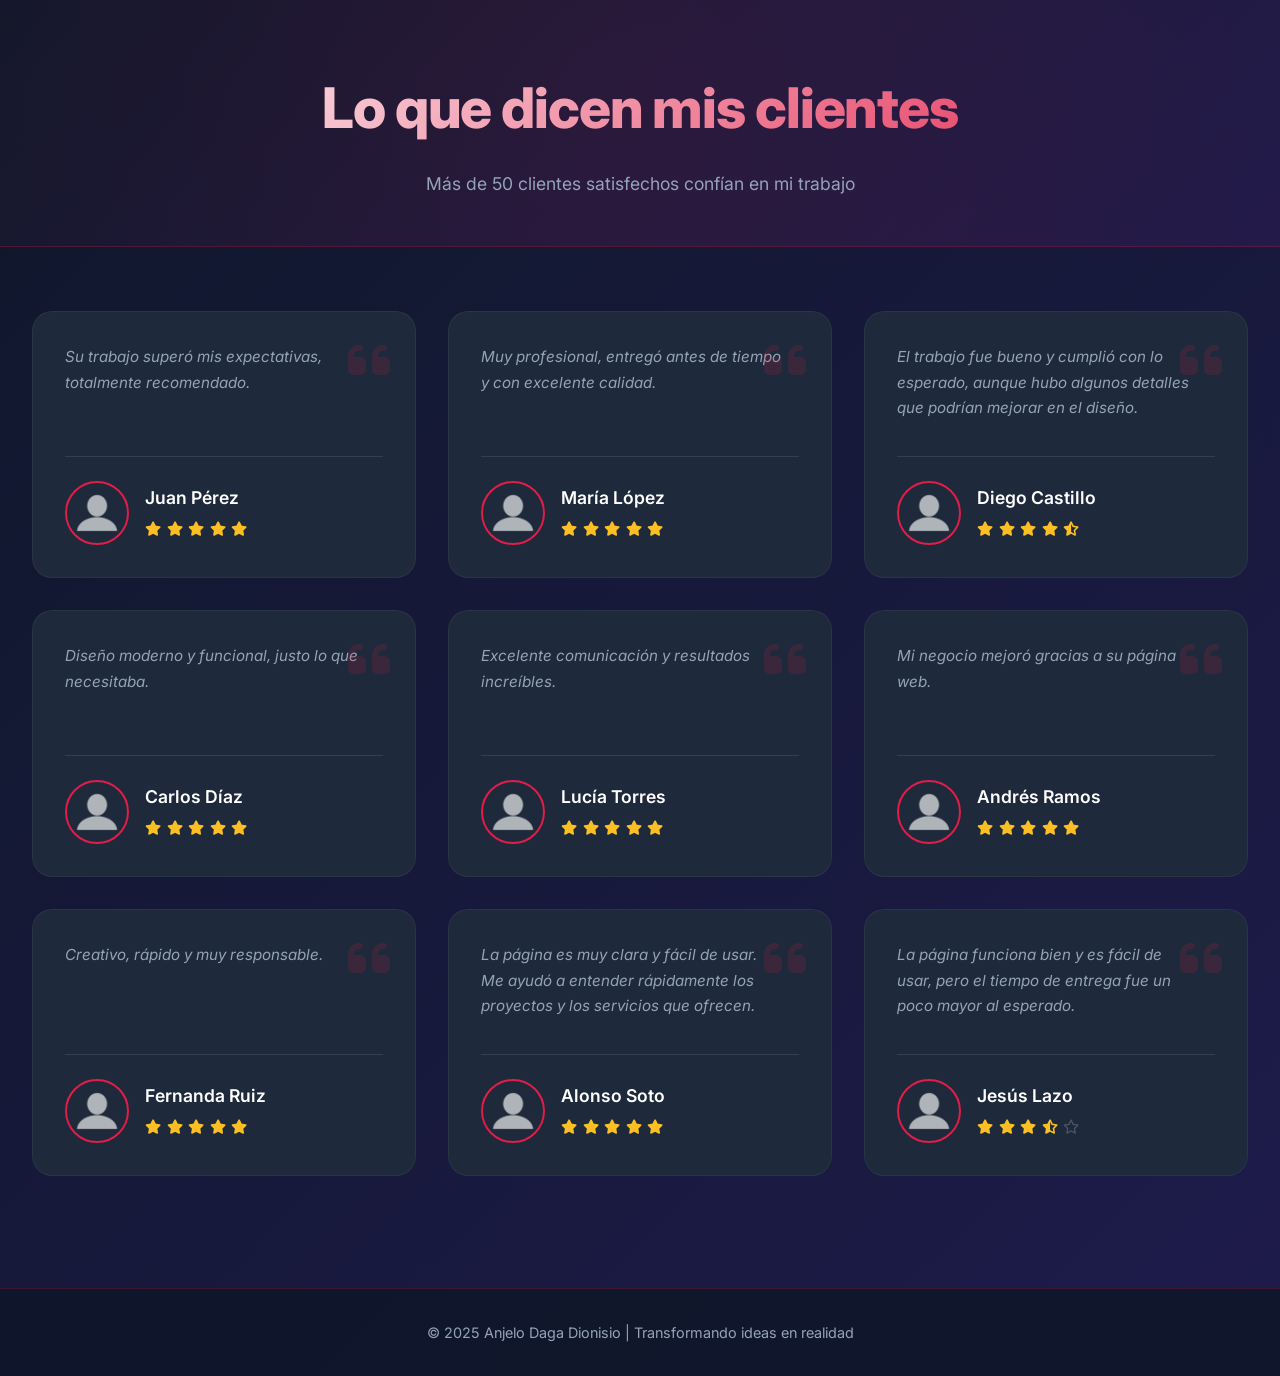
==== Clientes.html @ 01d47a1a "A punto de subir mi web" ====
<!DOCTYPE html>
<html lang="es">
<head>
    <meta charset="UTF-8">
    <meta name="viewport" content="width=device-width, initial-scale=1.0">
    <title>Testimonios | Mis Clientes</title>
    <link rel="preconnect" href="https://fonts.googleapis.com">
    <link rel="preconnect" href="https://fonts.gstatic.com" crossorigin>
    <link href="https://fonts.googleapis.com/css2?family=Inter:opsz,wght@14..32,300;14..32,400;14..32,500;14..32,600;14..32,700&display=swap" rel="stylesheet">
    <link rel="stylesheet" href="https://cdnjs.cloudflare.com/ajax/libs/font-awesome/6.5.0/css/all.min.css">
    <link rel="stylesheet" href="css/Clientes.css">
</head>
<body>

<header>
    <div class="header-content">
        <h1>Lo que dicen mis clientes</h1>
        <p>Más de 50 clientes satisfechos confían en mi trabajo</p>
    </div>
</header>

<main>
    <section class="clientes">
        <div class="container">
            <div class="grid-clientes">
                <!-- Testimonio 1 -->
                <div class="cliente">
                    <div class="comillas">
                        <i class="fas fa-quote-left"></i>
                    </div>
                    <p class="comentario">Su trabajo superó mis expectativas, totalmente recomendado.</p>
                    <div class="info">
                        <img src="img/Cliente.png" alt="Juan Pérez">
                        <div>
                            <h3>Juan Pérez</h3>
                            <div class="estrellas">
                                <i class="fas fa-star"></i>
                                <i class="fas fa-star"></i>
                                <i class="fas fa-star"></i>
                                <i class="fas fa-star"></i>
                                <i class="fas fa-star"></i>
                            </div>
                        </div>
                    </div>
                </div>

                <!-- Testimonio 2 -->
                <div class="cliente">
                    <div class="comillas">
                        <i class="fas fa-quote-left"></i>
                    </div>
                    <p class="comentario">Muy profesional, entregó antes de tiempo y con excelente calidad.</p>
                    <div class="info">
                        <img src="img/Cliente.png" alt="María López">
                        <div>
                            <h3>María López</h3>
                            <div class="estrellas">
                                <i class="fas fa-star"></i>
                                <i class="fas fa-star"></i>
                                <i class="fas fa-star"></i>
                                <i class="fas fa-star"></i>
                                <i class="fas fa-star"></i>
                            </div>
                        </div>
                    </div>
                </div>

                <!-- Testimonio 3 -->
                <div class="cliente">
                    <div class="comillas">
                        <i class="fas fa-quote-left"></i>
                    </div>
                    <p class="comentario">El trabajo fue bueno y cumplió con lo esperado, aunque hubo algunos detalles que podrían mejorar en el diseño.</p>
                    <div class="info">
                        <img src="img/Cliente.png" alt="Diego Castillo">
                        <div>
                            <h3>Diego Castillo</h3>
                            <div class="estrellas">
                                <i class="fas fa-star"></i>
                                <i class="fas fa-star"></i>
                                <i class="fas fa-star"></i>
                                <i class="fas fa-star"></i>
                                <i class="fas fa-star-half-alt"></i>
                            </div>
                        </div>
                    </div>
                </div>

                <!-- Testimonio 4 -->
                <div class="cliente">
                    <div class="comillas">
                        <i class="fas fa-quote-left"></i>
                    </div>
                    <p class="comentario">Diseño moderno y funcional, justo lo que necesitaba.</p>
                    <div class="info">
                        <img src="img/Cliente.png" alt="Carlos Díaz">
                        <div>
                            <h3>Carlos Díaz</h3>
                            <div class="estrellas">
                                <i class="fas fa-star"></i>
                                <i class="fas fa-star"></i>
                                <i class="fas fa-star"></i>
                                <i class="fas fa-star"></i>
                                <i class="fas fa-star"></i>
                            </div>
                        </div>
                    </div>
                </div>

                <!-- Testimonio 5 -->
                <div class="cliente">
                    <div class="comillas">
                        <i class="fas fa-quote-left"></i>
                    </div>
                    <p class="comentario">Excelente comunicación y resultados increíbles.</p>
                    <div class="info">
                        <img src="img/Cliente.png" alt="Lucía Torres">
                        <div>
                            <h3>Lucía Torres</h3>
                            <div class="estrellas">
                                <i class="fas fa-star"></i>
                                <i class="fas fa-star"></i>
                                <i class="fas fa-star"></i>
                                <i class="fas fa-star"></i>
                                <i class="fas fa-star"></i>
                            </div>
                        </div>
                    </div>
                </div>

                <!-- Testimonio 6 -->
                <div class="cliente">
                    <div class="comillas">
                        <i class="fas fa-quote-left"></i>
                    </div>
                    <p class="comentario">Mi negocio mejoró gracias a su página web.</p>
                    <div class="info">
                        <img src="img/Cliente.png" alt="Andrés Ramos">
                        <div>
                            <h3>Andrés Ramos</h3>
                            <div class="estrellas">
                                <i class="fas fa-star"></i>
                                <i class="fas fa-star"></i>
                                <i class="fas fa-star"></i>
                                <i class="fas fa-star"></i>
                                <i class="fas fa-star"></i>
                            </div>
                        </div>
                    </div>
                </div>

                <!-- Testimonio 7 -->
                <div class="cliente">
                    <div class="comillas">
                        <i class="fas fa-quote-left"></i>
                    </div>
                    <p class="comentario">Creativo, rápido y muy responsable.</p>
                    <div class="info">
                        <img src="img/Cliente.png" alt="Fernanda Ruiz">
                        <div>
                            <h3>Fernanda Ruiz</h3>
                            <div class="estrellas">
                                <i class="fas fa-star"></i>
                                <i class="fas fa-star"></i>
                                <i class="fas fa-star"></i>
                                <i class="fas fa-star"></i>
                                <i class="fas fa-star"></i>
                            </div>
                        </div>
                    </div>
                </div>

                <!-- Testimonio 8 -->
                <div class="cliente">
                    <div class="comillas">
                        <i class="fas fa-quote-left"></i>
                    </div>
                    <p class="comentario">La página es muy clara y fácil de usar. Me ayudó a entender rápidamente los proyectos y los servicios que ofrecen.</p>
                    <div class="info">
                        <img src="img/Cliente.png" alt="Alonso Soto">
                        <div>
                            <h3>Alonso Soto</h3>
                            <div class="estrellas">
                                <i class="fas fa-star"></i>
                                <i class="fas fa-star"></i>
                                <i class="fas fa-star"></i>
                                <i class="fas fa-star"></i>
                                <i class="fas fa-star"></i>
                            </div>
                        </div>
                    </div>
                </div>

                <!-- Testimonio 9 -->
                <div class="cliente">
                    <div class="comillas">
                        <i class="fas fa-quote-left"></i>
                    </div>
                    <p class="comentario">La página funciona bien y es fácil de usar, pero el tiempo de entrega fue un poco mayor al esperado.</p>
                    <div class="info">
                        <img src="img/Cliente.png" alt="Jesús Lazo">
                        <div>
                            <h3>Jesús Lazo</h3>
                            <div class="estrellas">
                                <i class="fas fa-star"></i>
                                <i class="fas fa-star"></i>
                                <i class="fas fa-star"></i>
                                <i class="fas fa-star-half-alt"></i>
                                <i class="far fa-star"></i>
                            </div>
                        </div>
                    </div>
                </div>
            </div>
        </div>
    </section>
</main>

<footer>
    <p>© 2025 Anjelo Daga Dionisio | Transformando ideas en realidad</p>
</footer>

</body>
</html>
---- css/Clientes.css ----
:root {
    --primario: #0f172a;
    --primario-claro: #1e293b;
    --secundario: #e11d48;
    --secundario-hover: #be123c;
    --gris: #6b7280;
    --gris-texto: #94a3b8;
    --blanco: #ffffff;
    --fondo-tarjeta: #1e293b;
    --fondo-tarjeta-hover: #334155;
    --borde-glow: rgba(225, 29, 72, 0.3);
    --sombra: 0 20px 35px -10px rgba(0, 0, 0, 0.3);
    --sombra-hover: 0 25px 45px -12px rgba(0, 0, 0, 0.4);
    --border-radius: 1.25rem;
}

/* GLOBAL */
* {
    margin: 0;
    padding: 0;
    box-sizing: border-box;
}

body {
    font-family: 'Inter', sans-serif;
    background: linear-gradient(135deg, #0f172a 0%, #1e1b4b 100%);
    color: var(--blanco);
    line-height: 1.6;
    min-height: 100vh;
}

/* HEADER MEJORADO */
header {
    text-align: center;
    padding: 4rem 2rem 3rem;
    background: linear-gradient(135deg, rgba(15, 23, 42, 0.95), rgba(30, 27, 75, 0.95));
    border-bottom: 1px solid rgba(225, 29, 72, 0.3);
    position: relative;
    overflow: hidden;
}

header::before {
    content: '';
    position: absolute;
    top: -50%;
    left: -50%;
    width: 200%;
    height: 200%;
    background: radial-gradient(circle, rgba(225, 29, 72, 0.1) 0%, transparent 70%);
    animation: rotate 20s linear infinite;
}

@keyframes rotate {
    from { transform: rotate(0deg); }
    to { transform: rotate(360deg); }
}

.header-content {
    position: relative;
    z-index: 1;
}

header h1 {
    font-size: 3rem;
    font-weight: 800;
    background: linear-gradient(135deg, #ffffff, #e11d48);
    -webkit-background-clip: text;
    background-clip: text;
    color: transparent;
    margin-bottom: 1rem;
    letter-spacing: -0.02em;
}

header p {
    font-size: 1.1rem;
    color: var(--gris-texto);
    max-width: 500px;
    margin: 0 auto;
}

/* MAIN */
main {
    max-width: 1400px;
    margin: 0 auto;
    padding: 2rem;
}

/* CONTAINER */
.container {
    width: 100%;
}

/* SECCION CLIENTES */
.clientes {
    margin: 2rem 0;
}

/* GRID RESPONSIVE */
.grid-clientes {
    display: grid;
    gap: 2rem;
}

/* TARJETAS */
.cliente {
    background: var(--fondo-tarjeta);
    padding: 2rem;
    border-radius: var(--border-radius);
    transition: all 0.4s cubic-bezier(0.175, 0.885, 0.32, 1.275);
    position: relative;
    border: 1px solid rgba(255, 255, 255, 0.05);
    backdrop-filter: blur(10px);
}

.cliente:hover {
    transform: translateY(-8px);
    background: var(--fondo-tarjeta-hover);
    border-color: var(--secundario);
    box-shadow: var(--sombra-hover);
}

/* COMILLAS */
.comillas {
    position: absolute;
    top: 1.5rem;
    right: 1.5rem;
    opacity: 0.15;
    transition: opacity 0.3s ease;
}

.cliente:hover .comillas {
    opacity: 0.3;
}

.comillas i {
    font-size: 3rem;
    color: var(--secundario);
}

/* COMENTARIO */
.comentario {
    font-style: italic;
    margin-bottom: 2rem;
    color: var(--gris-texto);
    line-height: 1.7;
    font-size: 0.95rem;
    padding-right: 1rem;
    min-height: 80px;
}

/* INFO CLIENTE */
.info {
    display: flex;
    align-items: center;
    gap: 1rem;
    border-top: 1px solid rgba(255, 255, 255, 0.1);
    padding-top: 1.5rem;
}

/* FOTO */
.info img {
    width: 4rem;
    height: 4rem;
    border-radius: 50%;
    object-fit: cover;
    border: 2px solid var(--secundario);
    transition: transform 0.3s ease;
}

.cliente:hover .info img {
    transform: scale(1.05);
    border-color: #fff;
}

/* NOMBRE */
.info h3 {
    margin: 0;
    font-size: 1.1rem;
    font-weight: 600;
    color: var(--blanco);
}

/* ESTRELLAS */
.estrellas {
    margin-top: 0.25rem;
}

.estrellas i {
    font-size: 0.9rem;
    margin-right: 0.1rem;
}

.estrellas .fas.fa-star {
    color: #fbbf24;
}

.estrellas .fas.fa-star-half-alt {
    color: #fbbf24;
}

.estrellas .far.fa-star {
    color: #4b5563;
}

/* FOOTER */
footer {
    text-align: center;
    padding: 2rem;
    background: rgba(15, 23, 42, 0.9);
    margin-top: 3rem;
    border-top: 1px solid rgba(225, 29, 72, 0.2);
}

footer p {
    color: var(--gris-texto);
    font-size: 0.9rem;
}

/* ========== RESPONSIVE ========== */

/* Tablets */
@media (min-width: 768px) {
    .grid-clientes {
        grid-template-columns: repeat(2, 1fr);
        gap: 2rem;
    }
    
    header h1 {
        font-size: 3.5rem;
    }
}

/* Desktop */
@media (min-width: 1024px) {
    .grid-clientes {
        grid-template-columns: repeat(3, 1fr);
        gap: 2rem;
    }
}

/* Móviles grandes */
@media (min-width: 1400px) {
    .grid-clientes {
        grid-template-columns: repeat(3, 1fr);
    }
}

/* Móviles pequeños */
@media (max-width: 640px) {
    header {
        padding: 2rem 1rem;
    }
    
    header h1 {
        font-size: 2rem;
    }
    
    header p {
        font-size: 0.9rem;
    }
    
    main {
        padding: 1rem;
    }
    
    .cliente {
        padding: 1.5rem;
    }
    
    .comentario {
        font-size: 0.9rem;
        min-height: auto;
    }
    
    .info img {
        width: 3rem;
        height: 3rem;
    }
    
    .info h3 {
        font-size: 1rem;
    }
    
    .estrellas i {
        font-size: 0.8rem;
    }
}

/* ========== ANIMACIONES ========== */
@keyframes fadeInUp {
    from {
        opacity: 0;
        transform: translateY(30px);
    }
    to {
        opacity: 1;
        transform: translateY(0);
    }
}

.cliente {
    animation: fadeInUp 0.6s ease forwards;
    opacity: 0;
}

/* Stagger effect para cada tarjeta */
.cliente:nth-child(1) { animation-delay: 0.05s; }
.cliente:nth-child(2) { animation-delay: 0.1s; }
.cliente:nth-child(3) { animation-delay: 0.15s; }
.cliente:nth-child(4) { animation-delay: 0.2s; }
.cliente:nth-child(5) { animation-delay: 0.25s; }
.cliente:nth-child(6) { animation-delay: 0.3s; }
.cliente:nth-child(7) { animation-delay: 0.35s; }
.cliente:nth-child(8) { animation-delay: 0.4s; }
.cliente:nth-child(9) { animation-delay: 0.45s; }

/* Scrollbar personalizada */
::-webkit-scrollbar {
    width: 10px;
}

::-webkit-scrollbar-track {
    background: var(--primario);
}

::-webkit-scrollbar-thumb {
    background: var(--secundario);
    border-radius: 5px;
}

::-webkit-scrollbar-thumb:hover {
    background: var(--secundario-hover);
}
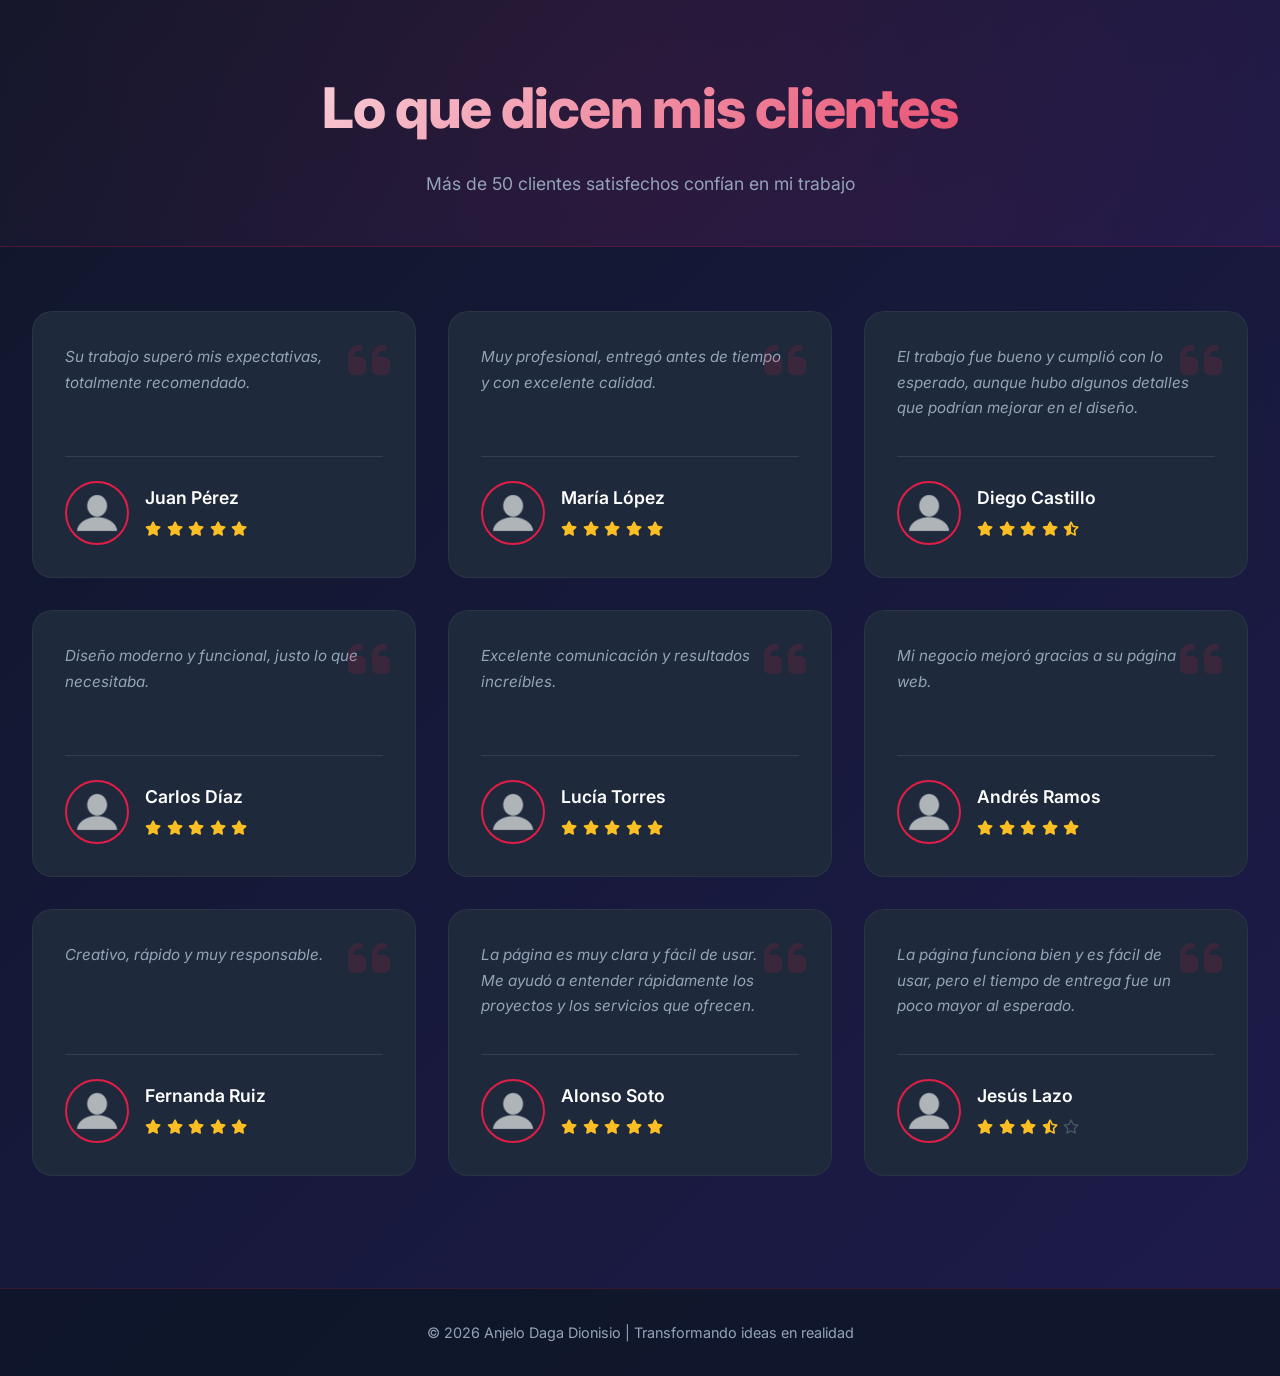
==== commit 8b65235e: "Cambios en Sobre mi" ====
--- a/Clientes.html
+++ b/Clientes.html
@@ -217,7 +217,7 @@
 </main>
 
 <footer>
-    <p>© 2025 Anjelo Daga Dionisio | Transformando ideas en realidad</p>
+    <p>© 2026 Anjelo Daga Dionisio | Transformando ideas en realidad</p>
 </footer>
 
 </body>
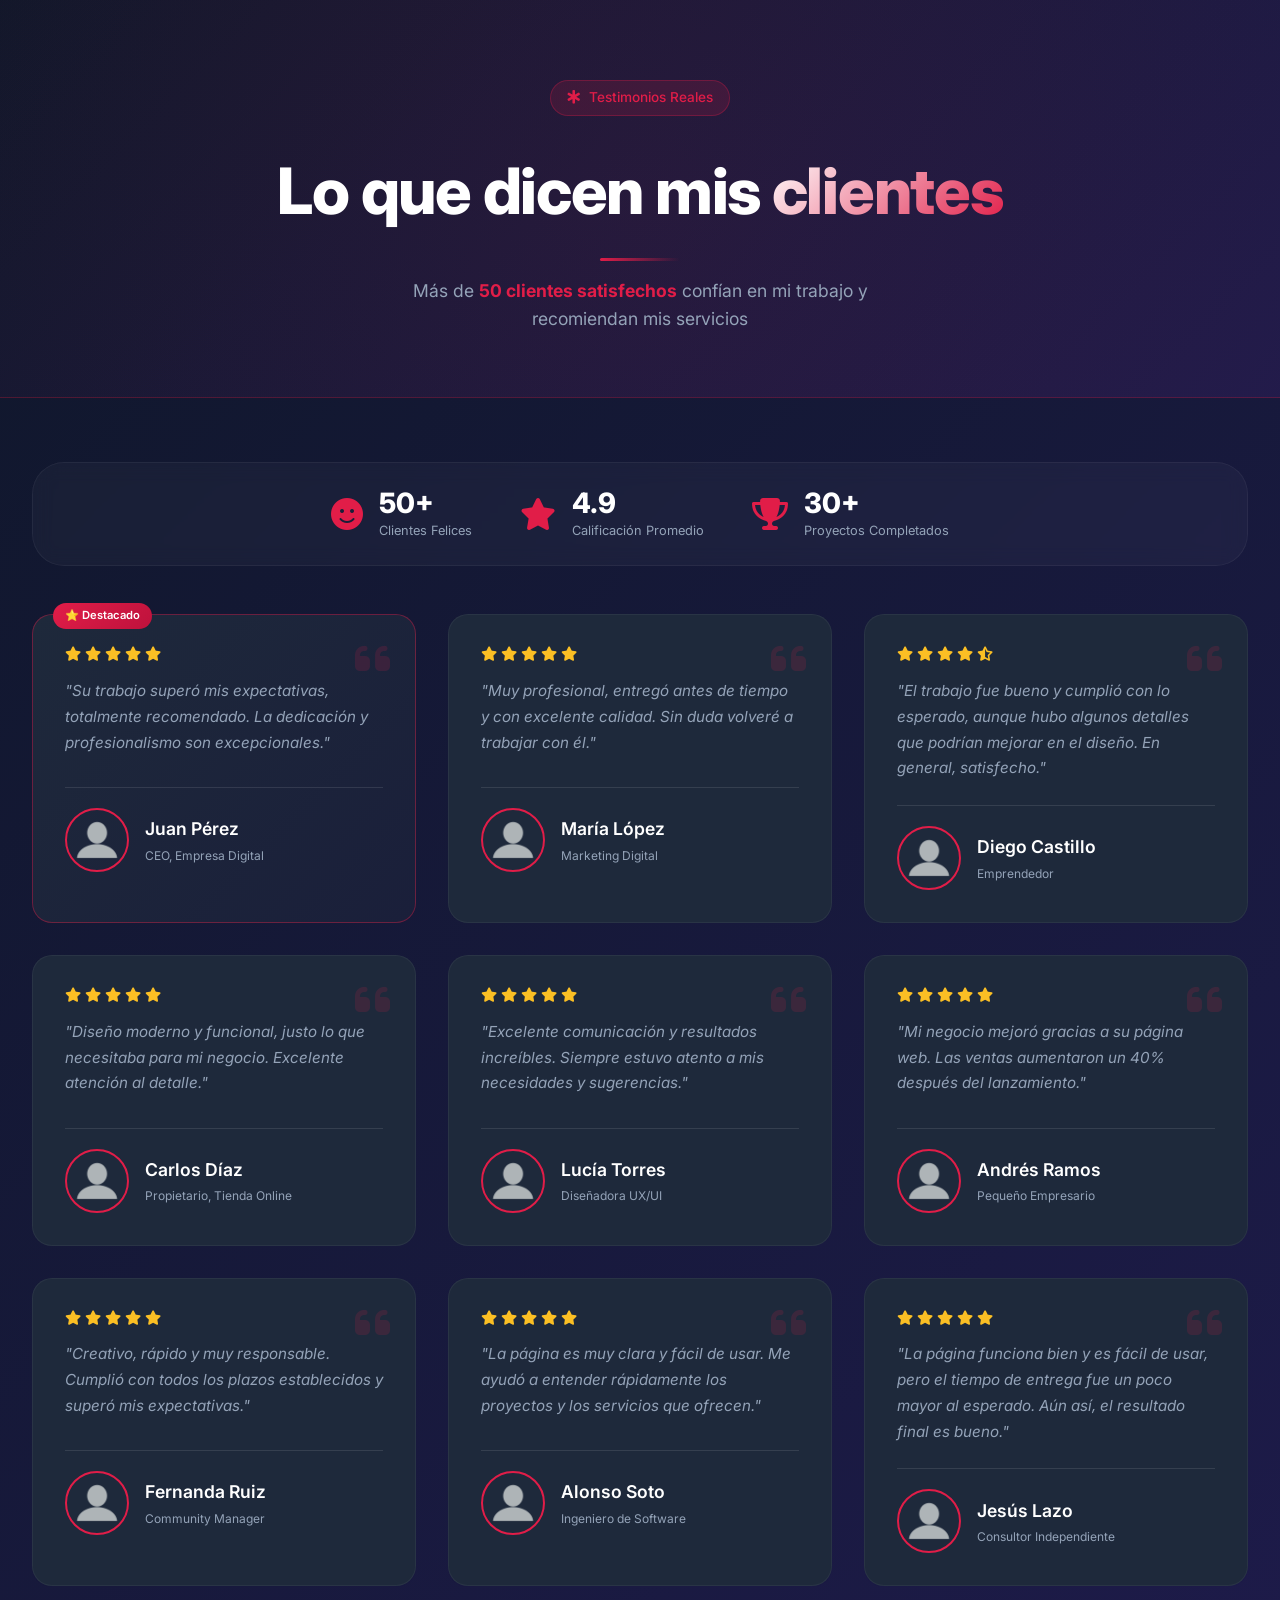
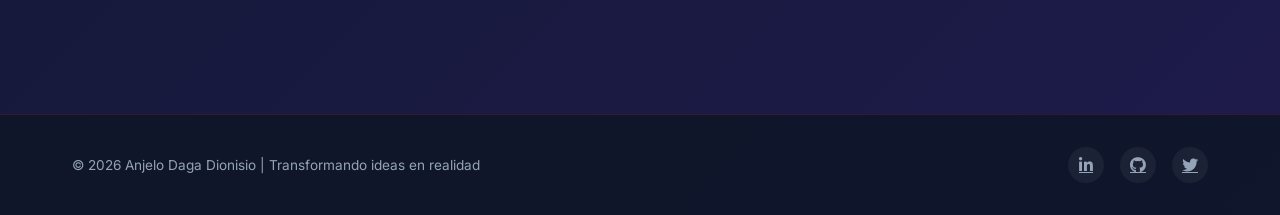
==== commit d8e69fd8: "Cambios en Clientes" ====
--- a/Clientes.html
+++ b/Clientes.html
@@ -3,10 +3,10 @@
 <head>
     <meta charset="UTF-8">
     <meta name="viewport" content="width=device-width, initial-scale=1.0">
-    <title>Testimonios | Mis Clientes</title>
+    <title>Testimonios | Clientes Satisfechos</title>
     <link rel="preconnect" href="https://fonts.googleapis.com">
     <link rel="preconnect" href="https://fonts.gstatic.com" crossorigin>
-    <link href="https://fonts.googleapis.com/css2?family=Inter:opsz,wght@14..32,300;14..32,400;14..32,500;14..32,600;14..32,700&display=swap" rel="stylesheet">
+    <link href="https://fonts.googleapis.com/css2?family=Inter:opsz,wght@14..32,300;14..32,400;14..32,500;14..32,600;14..32,700;14..32,800&display=swap" rel="stylesheet">
     <link rel="stylesheet" href="https://cdnjs.cloudflare.com/ajax/libs/font-awesome/6.5.0/css/all.min.css">
     <link rel="stylesheet" href="css/Clientes.css">
 </head>
@@ -14,32 +14,63 @@
 
 <header>
     <div class="header-content">
-        <h1>Lo que dicen mis clientes</h1>
-        <p>Más de 50 clientes satisfechos confían en mi trabajo</p>
+        <div class="header-badge">
+            <i class="fas fa-star-of-life"></i> Testimonios Reales
+        </div>
+        <h1>Lo que dicen mis <span>clientes</span></h1>
+        <div class="header-line"></div>
+        <p>Más de <strong>50 clientes satisfechos</strong> confían en mi trabajo y recomiendan mis servicios</p>
     </div>
 </header>
 
 <main>
     <section class="clientes">
         <div class="container">
+            <div class="stats-container">
+                <div class="stat">
+                    <i class="fas fa-smile"></i>
+                    <div>
+                        <span class="stat-number">50+</span>
+                        <span class="stat-label">Clientes Felices</span>
+                    </div>
+                </div>
+                <div class="stat">
+                    <i class="fas fa-star"></i>
+                    <div>
+                        <span class="stat-number">4.9</span>
+                        <span class="stat-label">Calificación Promedio</span>
+                    </div>
+                </div>
+                <div class="stat">
+                    <i class="fas fa-trophy"></i>
+                    <div>
+                        <span class="stat-number">30+</span>
+                        <span class="stat-label">Proyectos Completados</span>
+                    </div>
+                </div>
+            </div>
+
             <div class="grid-clientes">
-                <!-- Testimonio 1 -->
-                <div class="cliente">
-                    <div class="comillas">
-                        <i class="fas fa-quote-left"></i>
-                    </div>
-                    <p class="comentario">Su trabajo superó mis expectativas, totalmente recomendado.</p>
+                <!-- Testimonio 1 - Excelente -->
+                <div class="cliente destacado">
+                    <div class="comillas">
+                        <i class="fas fa-quote-left"></i>
+                    </div>
+                    <div class="cliente-header">
+                        <div class="calificacion">
+                            <i class="fas fa-star"></i>
+                            <i class="fas fa-star"></i>
+                            <i class="fas fa-star"></i>
+                            <i class="fas fa-star"></i>
+                            <i class="fas fa-star"></i>
+                        </div>
+                    </div>
+                    <p class="comentario">"Su trabajo superó mis expectativas, totalmente recomendado. La dedicación y profesionalismo son excepcionales."</p>
                     <div class="info">
                         <img src="img/Cliente.png" alt="Juan Pérez">
                         <div>
                             <h3>Juan Pérez</h3>
-                            <div class="estrellas">
-                                <i class="fas fa-star"></i>
-                                <i class="fas fa-star"></i>
-                                <i class="fas fa-star"></i>
-                                <i class="fas fa-star"></i>
-                                <i class="fas fa-star"></i>
-                            </div>
+                            <span class="cargo">CEO, Empresa Digital</span>
                         </div>
                     </div>
                 </div>
@@ -49,39 +80,45 @@
                     <div class="comillas">
                         <i class="fas fa-quote-left"></i>
                     </div>
-                    <p class="comentario">Muy profesional, entregó antes de tiempo y con excelente calidad.</p>
+                    <div class="cliente-header">
+                        <div class="calificacion">
+                            <i class="fas fa-star"></i>
+                            <i class="fas fa-star"></i>
+                            <i class="fas fa-star"></i>
+                            <i class="fas fa-star"></i>
+                            <i class="fas fa-star"></i>
+                        </div>
+                    </div>
+                    <p class="comentario">"Muy profesional, entregó antes de tiempo y con excelente calidad. Sin duda volveré a trabajar con él."</p>
                     <div class="info">
                         <img src="img/Cliente.png" alt="María López">
                         <div>
                             <h3>María López</h3>
-                            <div class="estrellas">
-                                <i class="fas fa-star"></i>
-                                <i class="fas fa-star"></i>
-                                <i class="fas fa-star"></i>
-                                <i class="fas fa-star"></i>
-                                <i class="fas fa-star"></i>
-                            </div>
-                        </div>
-                    </div>
-                </div>
-
-                <!-- Testimonio 3 -->
-                <div class="cliente">
-                    <div class="comillas">
-                        <i class="fas fa-quote-left"></i>
-                    </div>
-                    <p class="comentario">El trabajo fue bueno y cumplió con lo esperado, aunque hubo algunos detalles que podrían mejorar en el diseño.</p>
+                            <span class="cargo">Marketing Digital</span>
+                        </div>
+                    </div>
+                </div>
+
+                <!-- Testimonio 3 - 4.5 estrellas -->
+                <div class="cliente">
+                    <div class="comillas">
+                        <i class="fas fa-quote-left"></i>
+                    </div>
+                    <div class="cliente-header">
+                        <div class="calificacion">
+                            <i class="fas fa-star"></i>
+                            <i class="fas fa-star"></i>
+                            <i class="fas fa-star"></i>
+                            <i class="fas fa-star"></i>
+                            <i class="fas fa-star-half-alt"></i>
+                        </div>
+                    </div>
+                    <p class="comentario">"El trabajo fue bueno y cumplió con lo esperado, aunque hubo algunos detalles que podrían mejorar en el diseño. En general, satisfecho."</p>
                     <div class="info">
                         <img src="img/Cliente.png" alt="Diego Castillo">
                         <div>
                             <h3>Diego Castillo</h3>
-                            <div class="estrellas">
-                                <i class="fas fa-star"></i>
-                                <i class="fas fa-star"></i>
-                                <i class="fas fa-star"></i>
-                                <i class="fas fa-star"></i>
-                                <i class="fas fa-star-half-alt"></i>
-                            </div>
+                            <span class="cargo">Emprendedor</span>
                         </div>
                     </div>
                 </div>
@@ -91,18 +128,21 @@
                     <div class="comillas">
                         <i class="fas fa-quote-left"></i>
                     </div>
-                    <p class="comentario">Diseño moderno y funcional, justo lo que necesitaba.</p>
+                    <div class="cliente-header">
+                        <div class="calificacion">
+                            <i class="fas fa-star"></i>
+                            <i class="fas fa-star"></i>
+                            <i class="fas fa-star"></i>
+                            <i class="fas fa-star"></i>
+                            <i class="fas fa-star"></i>
+                        </div>
+                    </div>
+                    <p class="comentario">"Diseño moderno y funcional, justo lo que necesitaba para mi negocio. Excelente atención al detalle."</p>
                     <div class="info">
                         <img src="img/Cliente.png" alt="Carlos Díaz">
                         <div>
                             <h3>Carlos Díaz</h3>
-                            <div class="estrellas">
-                                <i class="fas fa-star"></i>
-                                <i class="fas fa-star"></i>
-                                <i class="fas fa-star"></i>
-                                <i class="fas fa-star"></i>
-                                <i class="fas fa-star"></i>
-                            </div>
+                            <span class="cargo">Propietario, Tienda Online</span>
                         </div>
                     </div>
                 </div>
@@ -112,18 +152,21 @@
                     <div class="comillas">
                         <i class="fas fa-quote-left"></i>
                     </div>
-                    <p class="comentario">Excelente comunicación y resultados increíbles.</p>
+                    <div class="cliente-header">
+                        <div class="calificacion">
+                            <i class="fas fa-star"></i>
+                            <i class="fas fa-star"></i>
+                            <i class="fas fa-star"></i>
+                            <i class="fas fa-star"></i>
+                            <i class="fas fa-star"></i>
+                        </div>
+                    </div>
+                    <p class="comentario">"Excelente comunicación y resultados increíbles. Siempre estuvo atento a mis necesidades y sugerencias."</p>
                     <div class="info">
                         <img src="img/Cliente.png" alt="Lucía Torres">
                         <div>
                             <h3>Lucía Torres</h3>
-                            <div class="estrellas">
-                                <i class="fas fa-star"></i>
-                                <i class="fas fa-star"></i>
-                                <i class="fas fa-star"></i>
-                                <i class="fas fa-star"></i>
-                                <i class="fas fa-star"></i>
-                            </div>
+                            <span class="cargo">Diseñadora UX/UI</span>
                         </div>
                     </div>
                 </div>
@@ -133,18 +176,21 @@
                     <div class="comillas">
                         <i class="fas fa-quote-left"></i>
                     </div>
-                    <p class="comentario">Mi negocio mejoró gracias a su página web.</p>
+                    <div class="cliente-header">
+                        <div class="calificacion">
+                            <i class="fas fa-star"></i>
+                            <i class="fas fa-star"></i>
+                            <i class="fas fa-star"></i>
+                            <i class="fas fa-star"></i>
+                            <i class="fas fa-star"></i>
+                        </div>
+                    </div>
+                    <p class="comentario">"Mi negocio mejoró gracias a su página web. Las ventas aumentaron un 40% después del lanzamiento."</p>
                     <div class="info">
                         <img src="img/Cliente.png" alt="Andrés Ramos">
                         <div>
                             <h3>Andrés Ramos</h3>
-                            <div class="estrellas">
-                                <i class="fas fa-star"></i>
-                                <i class="fas fa-star"></i>
-                                <i class="fas fa-star"></i>
-                                <i class="fas fa-star"></i>
-                                <i class="fas fa-star"></i>
-                            </div>
+                            <span class="cargo">Pequeño Empresario</span>
                         </div>
                     </div>
                 </div>
@@ -154,18 +200,21 @@
                     <div class="comillas">
                         <i class="fas fa-quote-left"></i>
                     </div>
-                    <p class="comentario">Creativo, rápido y muy responsable.</p>
+                    <div class="cliente-header">
+                        <div class="calificacion">
+                            <i class="fas fa-star"></i>
+                            <i class="fas fa-star"></i>
+                            <i class="fas fa-star"></i>
+                            <i class="fas fa-star"></i>
+                            <i class="fas fa-star"></i>
+                        </div>
+                    </div>
+                    <p class="comentario">"Creativo, rápido y muy responsable. Cumplió con todos los plazos establecidos y superó mis expectativas."</p>
                     <div class="info">
                         <img src="img/Cliente.png" alt="Fernanda Ruiz">
                         <div>
                             <h3>Fernanda Ruiz</h3>
-                            <div class="estrellas">
-                                <i class="fas fa-star"></i>
-                                <i class="fas fa-star"></i>
-                                <i class="fas fa-star"></i>
-                                <i class="fas fa-star"></i>
-                                <i class="fas fa-star"></i>
-                            </div>
+                            <span class="cargo">Community Manager</span>
                         </div>
                     </div>
                 </div>
@@ -175,39 +224,45 @@
                     <div class="comillas">
                         <i class="fas fa-quote-left"></i>
                     </div>
-                    <p class="comentario">La página es muy clara y fácil de usar. Me ayudó a entender rápidamente los proyectos y los servicios que ofrecen.</p>
+                    <div class="cliente-header">
+                        <div class="calificacion">
+                            <i class="fas fa-star"></i>
+                            <i class="fas fa-star"></i>
+                            <i class="fas fa-star"></i>
+                            <i class="fas fa-star"></i>
+                            <i class="fas fa-star"></i>
+                        </div>
+                    </div>
+                    <p class="comentario">"La página es muy clara y fácil de usar. Me ayudó a entender rápidamente los proyectos y los servicios que ofrecen."</p>
                     <div class="info">
                         <img src="img/Cliente.png" alt="Alonso Soto">
                         <div>
                             <h3>Alonso Soto</h3>
-                            <div class="estrellas">
-                                <i class="fas fa-star"></i>
-                                <i class="fas fa-star"></i>
-                                <i class="fas fa-star"></i>
-                                <i class="fas fa-star"></i>
-                                <i class="fas fa-star"></i>
-                            </div>
-                        </div>
-                    </div>
-                </div>
-
-                <!-- Testimonio 9 -->
-                <div class="cliente">
-                    <div class="comillas">
-                        <i class="fas fa-quote-left"></i>
-                    </div>
-                    <p class="comentario">La página funciona bien y es fácil de usar, pero el tiempo de entrega fue un poco mayor al esperado.</p>
+                            <span class="cargo">Ingeniero de Software</span>
+                        </div>
+                    </div>
+                </div>
+
+                <!-- Testimonio 9 - 3 estrellas -->
+                <div class="cliente">
+                    <div class="comillas">
+                        <i class="fas fa-quote-left"></i>
+                    </div>
+                    <div class="cliente-header">
+                        <div class="calificacion">
+                            <i class="fas fa-star"></i>
+                            <i class="fas fa-star"></i>
+                            <i class="fas fa-star"></i>
+                            <i class="fas fa-star"></i>
+                            <i class="fas fa-star"></i>
+                        </div>
+                    </div>
+                    <p class="comentario">"La página funciona bien y es fácil de usar, pero el tiempo de entrega fue un poco mayor al esperado. Aún así, el resultado final es bueno."</p>
                     <div class="info">
                         <img src="img/Cliente.png" alt="Jesús Lazo">
                         <div>
                             <h3>Jesús Lazo</h3>
-                            <div class="estrellas">
-                                <i class="fas fa-star"></i>
-                                <i class="fas fa-star"></i>
-                                <i class="fas fa-star"></i>
-                                <i class="fas fa-star-half-alt"></i>
-                                <i class="far fa-star"></i>
-                            </div>
+                            <span class="cargo">Consultor Independiente</span>
                         </div>
                     </div>
                 </div>
@@ -217,7 +272,14 @@
 </main>
 
 <footer>
-    <p>© 2026 Anjelo Daga Dionisio | Transformando ideas en realidad</p>
+    <div class="footer-content">
+        <p>© 2026 Anjelo Daga Dionisio | Transformando ideas en realidad</p>
+        <div class="footer-social">
+            <a href="#"><i class="fab fa-linkedin-in"></i></a>
+            <a href="#"><i class="fab fa-github"></i></a>
+            <a href="#"><i class="fab fa-twitter"></i></a>
+        </div>
+    </div>
 </footer>
 
 </body>
--- a/css/Clientes.css
+++ b/css/Clientes.css
@@ -3,6 +3,7 @@
     --primario-claro: #1e293b;
     --secundario: #e11d48;
     --secundario-hover: #be123c;
+    --verde: #10b981;
     --gris: #6b7280;
     --gris-texto: #94a3b8;
     --blanco: #ffffff;
@@ -12,6 +13,7 @@
     --sombra: 0 20px 35px -10px rgba(0, 0, 0, 0.3);
     --sombra-hover: 0 25px 45px -12px rgba(0, 0, 0, 0.4);
     --border-radius: 1.25rem;
+    --transition: all 0.4s cubic-bezier(0.175, 0.885, 0.32, 1.275);
 }
 
 /* GLOBAL */
@@ -29,11 +31,11 @@
     min-height: 100vh;
 }
 
-/* HEADER MEJORADO */
+/* ========== HEADER MEJORADO ========== */
 header {
     text-align: center;
-    padding: 4rem 2rem 3rem;
-    background: linear-gradient(135deg, rgba(15, 23, 42, 0.95), rgba(30, 27, 75, 0.95));
+    padding: 5rem 2rem 4rem;
+    background: linear-gradient(135deg, rgba(15, 23, 42, 0.97), rgba(30, 27, 75, 0.97));
     border-bottom: 1px solid rgba(225, 29, 72, 0.3);
     position: relative;
     overflow: hidden;
@@ -46,7 +48,7 @@
     left: -50%;
     width: 200%;
     height: 200%;
-    background: radial-gradient(circle, rgba(225, 29, 72, 0.1) 0%, transparent 70%);
+    background: radial-gradient(circle, rgba(225, 29, 72, 0.08) 0%, transparent 70%);
     animation: rotate 20s linear infinite;
 }
 
@@ -60,22 +62,93 @@
     z-index: 1;
 }
 
+.header-badge {
+    display: inline-flex;
+    align-items: center;
+    gap: 8px;
+    background: rgba(225, 29, 72, 0.15);
+    padding: 6px 16px;
+    border-radius: 50px;
+    font-size: 0.85rem;
+    font-weight: 500;
+    color: var(--secundario);
+    margin-bottom: 1.5rem;
+    border: 1px solid rgba(225, 29, 72, 0.3);
+}
+
 header h1 {
-    font-size: 3rem;
+    font-size: 3.5rem;
     font-weight: 800;
+    margin-bottom: 1rem;
+    letter-spacing: -0.02em;
+}
+
+header h1 span {
     background: linear-gradient(135deg, #ffffff, #e11d48);
     -webkit-background-clip: text;
     background-clip: text;
     color: transparent;
-    margin-bottom: 1rem;
-    letter-spacing: -0.02em;
+}
+
+.header-line {
+    width: 80px;
+    height: 3px;
+    background: linear-gradient(90deg, var(--secundario), transparent);
+    margin: 1rem auto;
+    border-radius: 3px;
 }
 
 header p {
     font-size: 1.1rem;
     color: var(--gris-texto);
-    max-width: 500px;
+    max-width: 550px;
     margin: 0 auto;
+}
+
+header p strong {
+    color: var(--secundario);
+}
+
+/* ========== STATS ========== */
+.stats-container {
+    display: flex;
+    justify-content: center;
+    gap: 3rem;
+    flex-wrap: wrap;
+    margin-bottom: 3rem;
+    padding: 1.5rem;
+    background: rgba(255, 255, 255, 0.03);
+    border-radius: 2rem;
+    backdrop-filter: blur(10px);
+    border: 1px solid rgba(255, 255, 255, 0.05);
+}
+
+.stat {
+    display: flex;
+    align-items: center;
+    gap: 1rem;
+}
+
+.stat i {
+    font-size: 2rem;
+    color: var(--secundario);
+}
+
+.stat div {
+    display: flex;
+    flex-direction: column;
+}
+
+.stat-number {
+    font-size: 1.75rem;
+    font-weight: 800;
+    color: white;
+    line-height: 1.2;
+}
+
+.stat-label {
+    font-size: 0.8rem;
+    color: var(--gris-texto);
 }
 
 /* MAIN */
@@ -101,22 +174,41 @@
     gap: 2rem;
 }
 
-/* TARJETAS */
+/* ========== TARJETAS ========== */
 .cliente {
     background: var(--fondo-tarjeta);
     padding: 2rem;
     border-radius: var(--border-radius);
-    transition: all 0.4s cubic-bezier(0.175, 0.885, 0.32, 1.275);
+    transition: var(--transition);
     position: relative;
     border: 1px solid rgba(255, 255, 255, 0.05);
     backdrop-filter: blur(10px);
 }
 
 .cliente:hover {
-    transform: translateY(-8px);
+    transform: translateY(-10px);
     background: var(--fondo-tarjeta-hover);
     border-color: var(--secundario);
     box-shadow: var(--sombra-hover);
+}
+
+/* Tarjeta destacada */
+.cliente.destacado {
+    border: 1px solid rgba(225, 29, 72, 0.4);
+    background: linear-gradient(135deg, #1e293b, #1a1f3a);
+}
+
+.cliente.destacado::after {
+    content: "⭐ Destacado";
+    position: absolute;
+    top: -12px;
+    left: 20px;
+    background: linear-gradient(135deg, var(--secundario), var(--secundario-hover));
+    padding: 4px 12px;
+    border-radius: 20px;
+    font-size: 0.7rem;
+    font-weight: 600;
+    color: white;
 }
 
 /* COMILLAS */
@@ -133,19 +225,44 @@
 }
 
 .comillas i {
-    font-size: 3rem;
+    font-size: 2.5rem;
     color: var(--secundario);
+}
+
+/* HEADER DE CLIENTE */
+.cliente-header {
+    margin-bottom: 1rem;
+}
+
+.calificacion {
+    display: flex;
+    gap: 0.25rem;
+}
+
+.calificacion i {
+    font-size: 0.9rem;
+}
+
+.calificacion .fas.fa-star {
+    color: #fbbf24;
+}
+
+.calificacion .fas.fa-star-half-alt {
+    color: #fbbf24;
+}
+
+.calificacion .far.fa-star {
+    color: #4b5563;
 }
 
 /* COMENTARIO */
 .comentario {
     font-style: italic;
-    margin-bottom: 2rem;
+    margin-bottom: 1.5rem;
     color: var(--gris-texto);
     line-height: 1.7;
     font-size: 0.95rem;
-    padding-right: 1rem;
-    min-height: 80px;
+    min-height: 85px;
 }
 
 /* INFO CLIENTE */
@@ -154,7 +271,7 @@
     align-items: center;
     gap: 1rem;
     border-top: 1px solid rgba(255, 255, 255, 0.1);
-    padding-top: 1.5rem;
+    padding-top: 1.25rem;
 }
 
 /* FOTO */
@@ -169,10 +286,10 @@
 
 .cliente:hover .info img {
     transform: scale(1.05);
-    border-color: #fff;
-}
-
-/* NOMBRE */
+    border-color: var(--verde);
+}
+
+/* NOMBRE Y CARGO */
 .info h3 {
     margin: 0;
     font-size: 1.1rem;
@@ -180,85 +297,102 @@
     color: var(--blanco);
 }
 
-/* ESTRELLAS */
-.estrellas {
-    margin-top: 0.25rem;
-}
-
-.estrellas i {
-    font-size: 0.9rem;
-    margin-right: 0.1rem;
-}
-
-.estrellas .fas.fa-star {
-    color: #fbbf24;
-}
-
-.estrellas .fas.fa-star-half-alt {
-    color: #fbbf24;
-}
-
-.estrellas .far.fa-star {
-    color: #4b5563;
-}
-
-/* FOOTER */
+.cargo {
+    font-size: 0.75rem;
+    color: var(--gris-texto);
+    display: block;
+    margin-top: 0.15rem;
+}
+
+/* ========== FOOTER ========== */
 footer {
-    text-align: center;
+    background: rgba(15, 23, 42, 0.95);
+    margin-top: 4rem;
+    border-top: 1px solid rgba(225, 29, 72, 0.2);
+}
+
+.footer-content {
+    max-width: 1200px;
+    margin: 0 auto;
     padding: 2rem;
-    background: rgba(15, 23, 42, 0.9);
-    margin-top: 3rem;
-    border-top: 1px solid rgba(225, 29, 72, 0.2);
+    display: flex;
+    justify-content: space-between;
+    align-items: center;
+    flex-wrap: wrap;
+    gap: 1rem;
 }
 
 footer p {
     color: var(--gris-texto);
-    font-size: 0.9rem;
+    font-size: 0.85rem;
+}
+
+.footer-social {
+    display: flex;
+    gap: 1rem;
+}
+
+.footer-social a {
+    width: 36px;
+    height: 36px;
+    background: rgba(255, 255, 255, 0.05);
+    border-radius: 50%;
+    display: flex;
+    align-items: center;
+    justify-content: center;
+    color: var(--gris-texto);
+    transition: all 0.3s ease;
+}
+
+.footer-social a:hover {
+    background: var(--secundario);
+    color: white;
+    transform: translateY(-3px);
 }
 
 /* ========== RESPONSIVE ========== */
-
-/* Tablets */
 @media (min-width: 768px) {
     .grid-clientes {
         grid-template-columns: repeat(2, 1fr);
-        gap: 2rem;
     }
     
     header h1 {
-        font-size: 3.5rem;
-    }
-}
-
-/* Desktop */
+        font-size: 4rem;
+    }
+}
+
 @media (min-width: 1024px) {
     .grid-clientes {
         grid-template-columns: repeat(3, 1fr);
-        gap: 2rem;
-    }
-}
-
-/* Móviles grandes */
-@media (min-width: 1400px) {
-    .grid-clientes {
-        grid-template-columns: repeat(3, 1fr);
-    }
-}
-
-/* Móviles pequeños */
+    }
+}
+
+@media (max-width: 768px) {
+    header {
+        padding: 3rem 1rem;
+    }
+    
+    header h1 {
+        font-size: 2.5rem;
+    }
+    
+    .stats-container {
+        gap: 1.5rem;
+    }
+    
+    .stat {
+        flex-direction: column;
+        text-align: center;
+        gap: 0.5rem;
+    }
+    
+    .footer-content {
+        flex-direction: column;
+        text-align: center;
+    }
+}
+
 @media (max-width: 640px) {
-    header {
-        padding: 2rem 1rem;
-    }
-    
-    header h1 {
-        font-size: 2rem;
-    }
-    
-    header p {
-        font-size: 0.9rem;
-    }
-    
     main {
         padding: 1rem;
     }
@@ -277,12 +411,12 @@
         height: 3rem;
     }
     
-    .info h3 {
-        font-size: 1rem;
-    }
-    
-    .estrellas i {
-        font-size: 0.8rem;
+    .stats-container {
+        margin-bottom: 2rem;
+    }
+    
+    .stat-number {
+        font-size: 1.25rem;
     }
 }
 
@@ -299,11 +433,10 @@
 }
 
 .cliente {
-    animation: fadeInUp 0.6s ease forwards;
+    animation: fadeInUp 0.5s ease forwards;
     opacity: 0;
 }
 
-/* Stagger effect para cada tarjeta */
 .cliente:nth-child(1) { animation-delay: 0.05s; }
 .cliente:nth-child(2) { animation-delay: 0.1s; }
 .cliente:nth-child(3) { animation-delay: 0.15s; }
@@ -314,9 +447,9 @@
 .cliente:nth-child(8) { animation-delay: 0.4s; }
 .cliente:nth-child(9) { animation-delay: 0.45s; }
 
-/* Scrollbar personalizada */
+/* Scrollbar */
 ::-webkit-scrollbar {
-    width: 10px;
+    width: 8px;
 }
 
 ::-webkit-scrollbar-track {
@@ -325,7 +458,7 @@
 
 ::-webkit-scrollbar-thumb {
     background: var(--secundario);
-    border-radius: 5px;
+    border-radius: 4px;
 }
 
 ::-webkit-scrollbar-thumb:hover {
